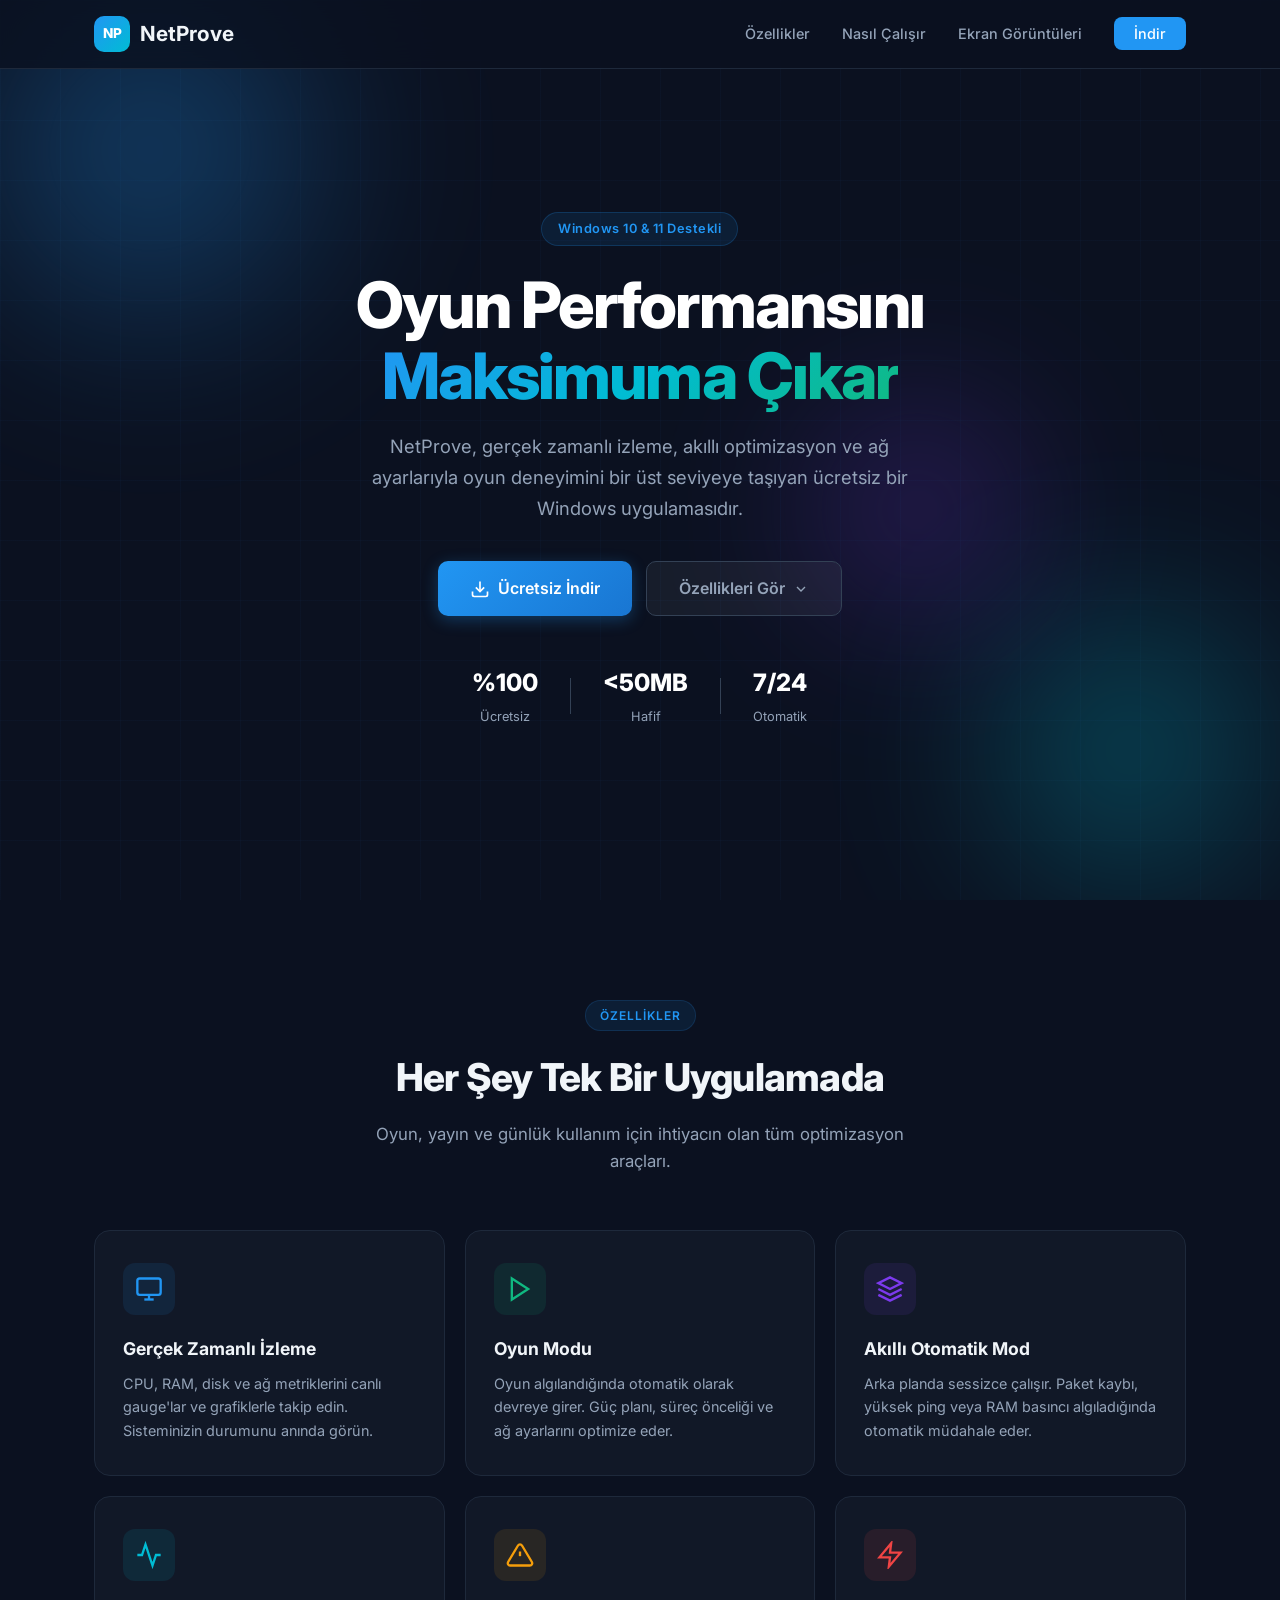
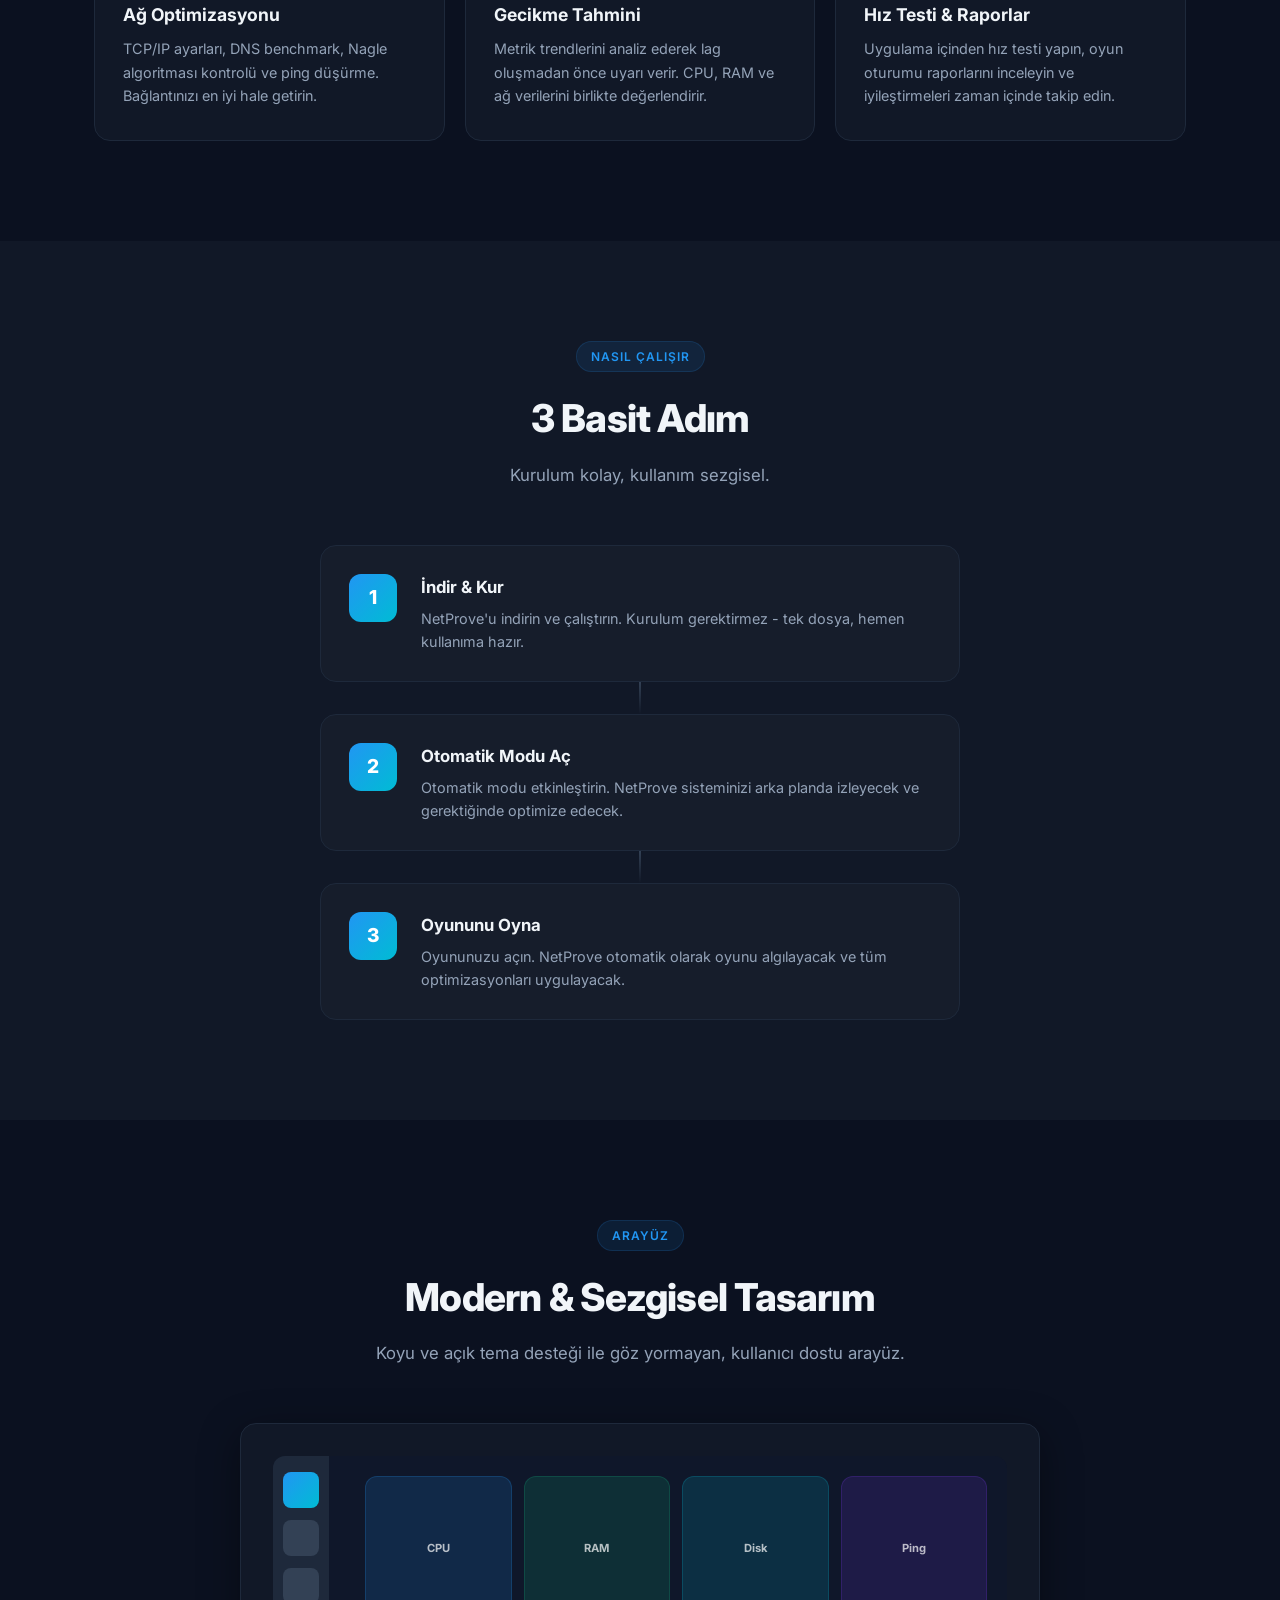
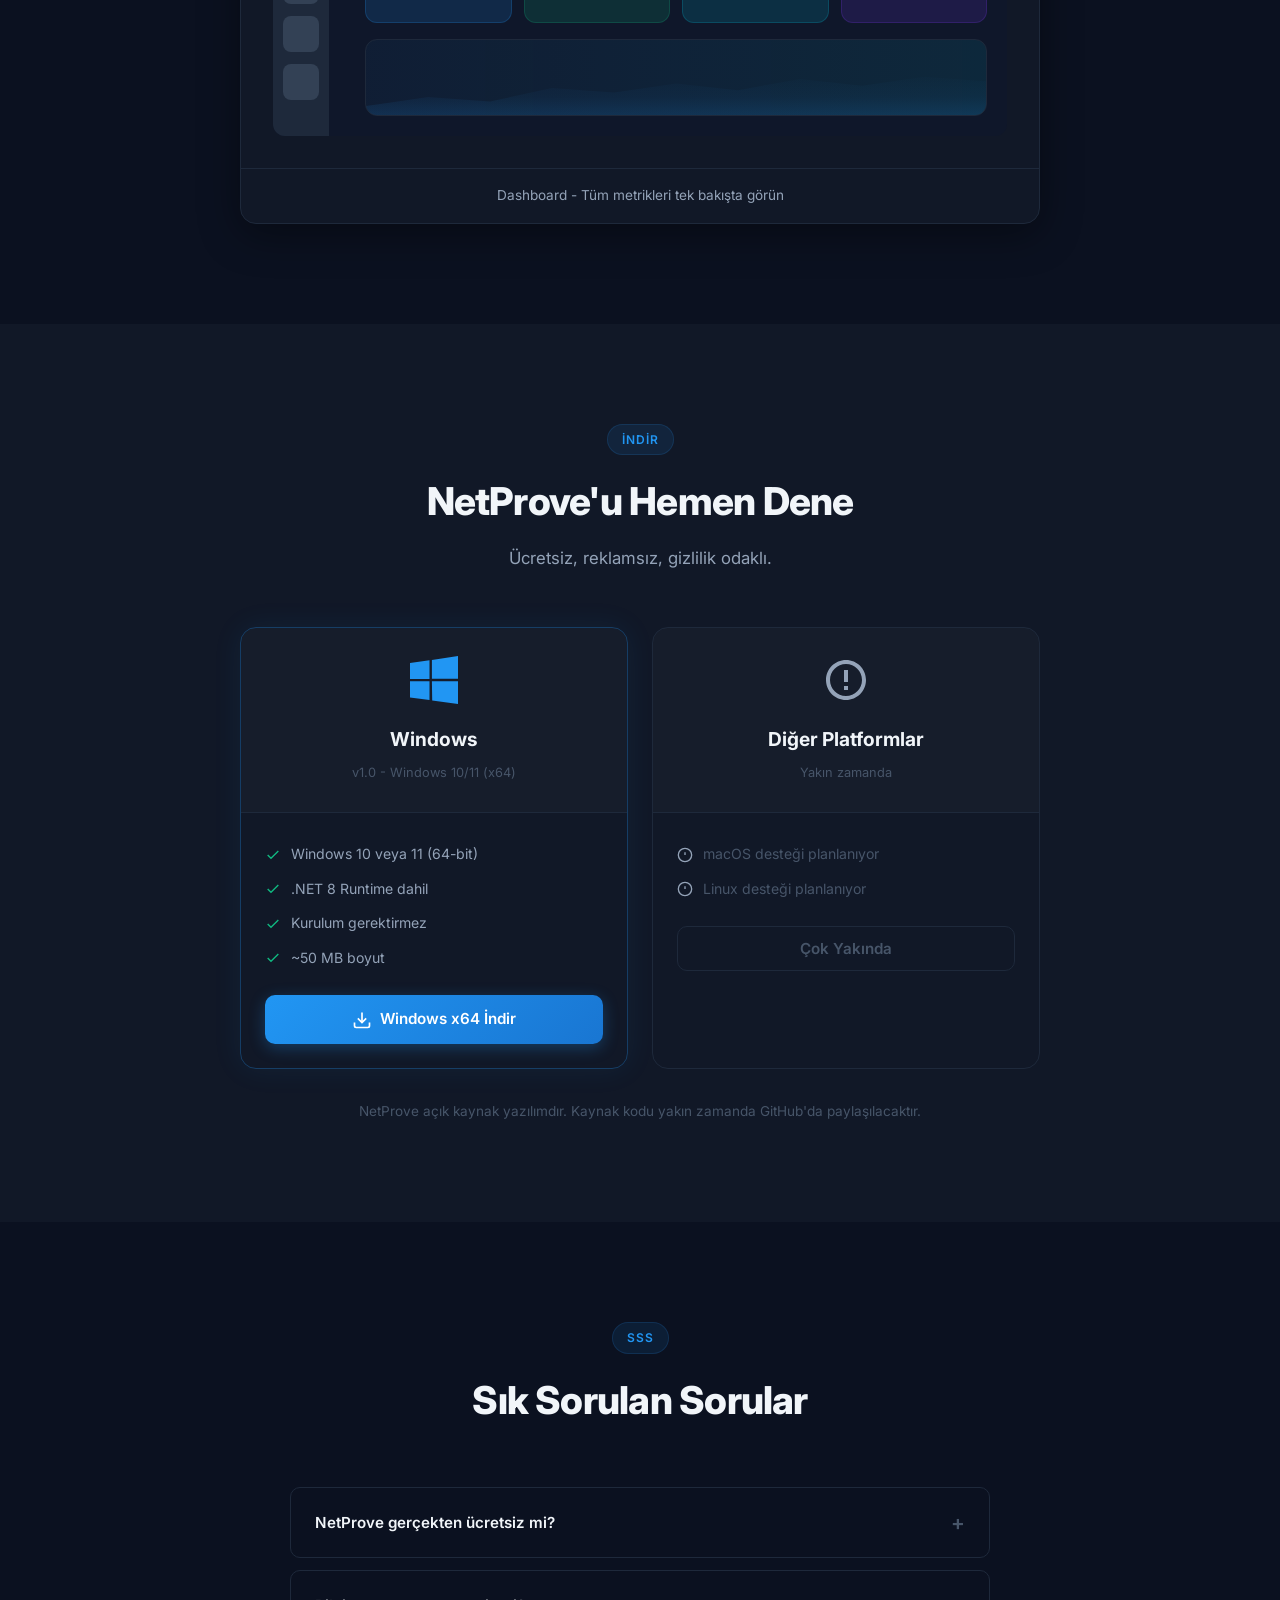
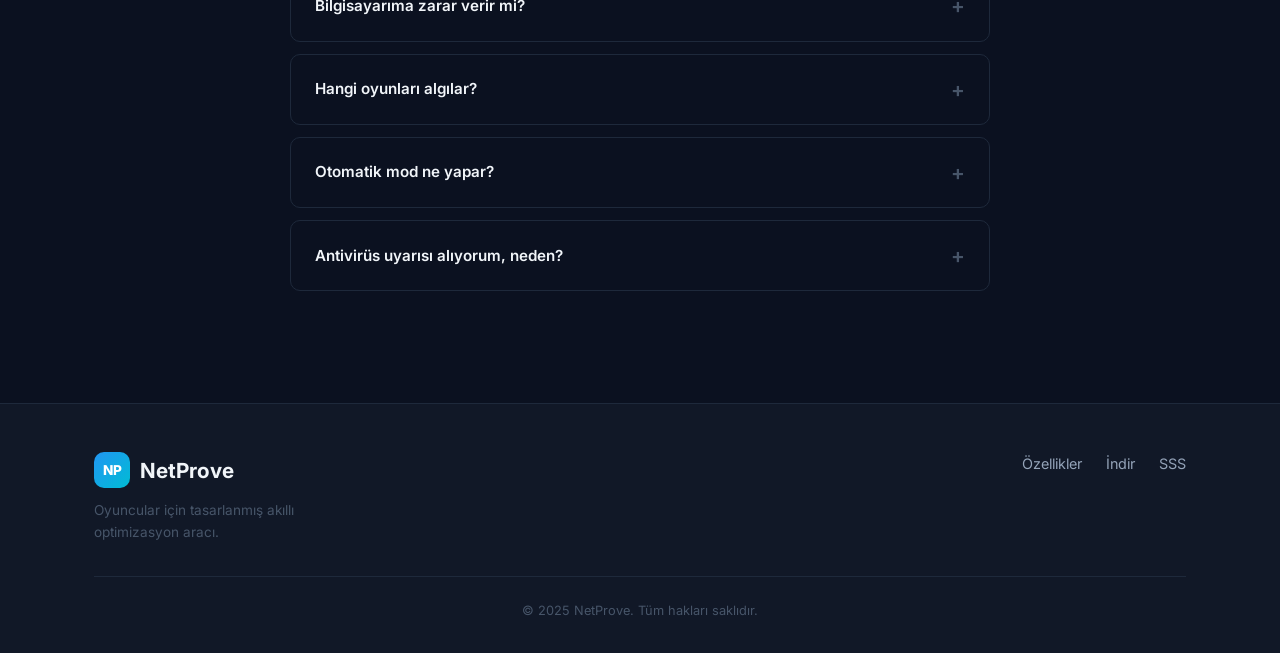
==== index.html @ 59c2d136 "Initial website deploy" ====
<!DOCTYPE html>
<html lang="tr">
<head>
  <meta charset="UTF-8">
  <meta name="viewport" content="width=device-width, initial-scale=1.0">
  <title>NetProve - Gaming &amp; Network Optimizer</title>
  <meta name="description" content="NetProve ile bilgisayar&#305;n&#305; oyun ve yay&#305;n i&#231;in optimize et. Ger&#231;ek zamanl&#305; izleme, ak&#305;ll&#305; otomatik mod, a&#287; ayarlar&#305; ve daha fazlas&#305;.">
  <meta name="keywords" content="Windows optimizer, gaming performance, network optimizer, PC optimization, FPS boost, lag fix, ping reducer">
  <meta property="og:title" content="NetProve - Gaming &amp; Network Optimizer">
  <meta property="og:description" content="Oyun ve yay&#305;n i&#231;in tasarlanm&#305;&#351; ak&#305;ll&#305; Windows optimizasyon arac&#305;. &#220;cretsiz indirin.">
  <meta property="og:type" content="website">
  <meta name="theme-color" content="#2196F3">
  <link rel="preconnect" href="https://fonts.googleapis.com">
  <link rel="preconnect" href="https://fonts.gstatic.com" crossorigin>
  <link href="https://fonts.googleapis.com/css2?family=Inter:wght@400;500;600;700;800;900&display=swap" rel="stylesheet">
  <link rel="stylesheet" href="style.css">
</head>
<body>

  <!-- Navbar -->
  <nav class="navbar" id="navbar">
    <div class="nav-container">
      <a href="#" class="nav-logo">
        <div class="logo-badge">NP</div>
        NetProve
      </a>
      <button class="hamburger" id="hamburger" aria-label="Toggle menu">
        <span></span><span></span><span></span>
      </button>
      <ul class="nav-links" id="nav-links">
        <li><a href="#features">&#214;zellikler</a></li>
        <li><a href="#how-it-works">Nas&#305;l &#199;al&#305;&#351;&#305;r</a></li>
        <li><a href="#screenshots">Ekran G&#246;r&#252;nt&#252;leri</a></li>
        <li><a href="#download" class="nav-cta">&#304;ndir</a></li>
      </ul>
    </div>
  </nav>

  <!-- Hero -->
  <section class="hero" id="hero">
    <div class="hero-bg">
      <div class="hero-orb hero-orb-1"></div>
      <div class="hero-orb hero-orb-2"></div>
      <div class="hero-orb hero-orb-3"></div>
      <div class="hero-grid"></div>
    </div>
    <div class="hero-content">
      <div class="hero-badge fade-in">Windows 10 &amp; 11 Destekli</div>
      <h1 class="hero-title fade-in">
        Oyun Performans&#305;n&#305;<br>
        <span class="gradient-text">Maksimuma &#199;&#305;kar</span>
      </h1>
      <p class="hero-tagline fade-in">
        NetProve, ger&#231;ek zamanl&#305; izleme, ak&#305;ll&#305; optimizasyon ve a&#287; ayarlar&#305;yla
        oyun deneyimini bir &#252;st seviyeye ta&#351;&#305;yan &#252;cretsiz bir Windows uygulamas&#305;d&#305;r.
      </p>
      <div class="hero-actions fade-in">
        <a href="#download" class="btn btn-primary btn-lg">
          <svg width="20" height="20" viewBox="0 0 24 24" fill="none" stroke="currentColor" stroke-width="2"><path d="M21 15v4a2 2 0 0 1-2 2H5a2 2 0 0 1-2-2v-4"/><polyline points="7 10 12 15 17 10"/><line x1="12" y1="15" x2="12" y2="3"/></svg>
          &#220;cretsiz &#304;ndir
        </a>
        <a href="#features" class="btn btn-ghost btn-lg">
          &#214;zellikleri G&#246;r
          <svg width="16" height="16" viewBox="0 0 24 24" fill="none" stroke="currentColor" stroke-width="2"><polyline points="6 9 12 15 18 9"/></svg>
        </a>
      </div>
      <div class="hero-stats fade-in">
        <div class="stat">
          <span class="stat-value">%100</span>
          <span class="stat-label">&#220;cretsiz</span>
        </div>
        <div class="stat-divider"></div>
        <div class="stat">
          <span class="stat-value">&lt;50MB</span>
          <span class="stat-label">Hafif</span>
        </div>
        <div class="stat-divider"></div>
        <div class="stat">
          <span class="stat-value">7/24</span>
          <span class="stat-label">Otomatik</span>
        </div>
      </div>
    </div>
  </section>

  <!-- Features -->
  <section class="features" id="features">
    <div class="container">
      <div class="section-header fade-in">
        <span class="section-badge">&#214;zellikler</span>
        <h2 class="section-title">Her &#350;ey Tek Bir Uygulamada</h2>
        <p class="section-subtitle">Oyun, yay&#305;n ve g&#252;nl&#252;k kullan&#305;m i&#231;in ihtiyac&#305;n olan t&#252;m optimizasyon ara&#231;lar&#305;.</p>
      </div>

      <div class="features-grid">
        <div class="feature-card fade-in">
          <div class="feature-icon-wrapper blue">
            <svg width="28" height="28" viewBox="0 0 24 24" fill="none" stroke="currentColor" stroke-width="2"><rect x="2" y="3" width="20" height="14" rx="2"/><line x1="8" y1="21" x2="16" y2="21"/><line x1="12" y1="17" x2="12" y2="21"/></svg>
          </div>
          <h3>Ger&#231;ek Zamanl&#305; &#304;zleme</h3>
          <p>CPU, RAM, disk ve a&#287; metriklerini canl&#305; gauge'lar ve grafiklerle takip edin. Sisteminizin durumunu an&#305;nda g&#246;r&#252;n.</p>
        </div>

        <div class="feature-card fade-in">
          <div class="feature-icon-wrapper green">
            <svg width="28" height="28" viewBox="0 0 24 24" fill="none" stroke="currentColor" stroke-width="2"><polygon points="5 3 19 12 5 21 5 3"/></svg>
          </div>
          <h3>Oyun Modu</h3>
          <p>Oyun alg&#305;land&#305;&#287;&#305;nda otomatik olarak devreye girer. G&#252;&#231; plan&#305;, s&#252;re&#231; &#246;nceli&#287;i ve a&#287; ayarlar&#305;n&#305; optimize eder.</p>
        </div>

        <div class="feature-card fade-in">
          <div class="feature-icon-wrapper purple">
            <svg width="28" height="28" viewBox="0 0 24 24" fill="none" stroke="currentColor" stroke-width="2"><path d="M12 2L2 7l10 5 10-5-10-5z"/><path d="M2 17l10 5 10-5"/><path d="M2 12l10 5 10-5"/></svg>
          </div>
          <h3>Ak&#305;ll&#305; Otomatik Mod</h3>
          <p>Arka planda sessizce &#231;al&#305;&#351;&#305;r. Paket kayb&#305;, y&#252;ksek ping veya RAM bas&#305;nc&#305; alg&#305;lad&#305;&#287;&#305;nda otomatik m&#252;dahale eder.</p>
        </div>

        <div class="feature-card fade-in">
          <div class="feature-icon-wrapper cyan">
            <svg width="28" height="28" viewBox="0 0 24 24" fill="none" stroke="currentColor" stroke-width="2"><path d="M22 12h-4l-3 9L9 3l-3 9H2"/></svg>
          </div>
          <h3>A&#287; Optimizasyonu</h3>
          <p>TCP/IP ayarlar&#305;, DNS benchmark, Nagle algoritmas&#305; kontrol&#252; ve ping d&#252;&#351;&#252;rme. Ba&#287;lant&#305;n&#305;z&#305; en iyi hale getirin.</p>
        </div>

        <div class="feature-card fade-in">
          <div class="feature-icon-wrapper orange">
            <svg width="28" height="28" viewBox="0 0 24 24" fill="none" stroke="currentColor" stroke-width="2"><path d="M10.29 3.86L1.82 18a2 2 0 0 0 1.71 3h16.94a2 2 0 0 0 1.71-3L13.71 3.86a2 2 0 0 0-3.42 0z"/><line x1="12" y1="9" x2="12" y2="13"/><line x1="12" y1="17" x2="12.01" y2="17"/></svg>
          </div>
          <h3>Gecikme Tahmini</h3>
          <p>Metrik trendlerini analiz ederek lag olu&#351;madan &#246;nce uyar&#305; verir. CPU, RAM ve a&#287; verilerini birlikte de&#287;erlendirir.</p>
        </div>

        <div class="feature-card fade-in">
          <div class="feature-icon-wrapper red">
            <svg width="28" height="28" viewBox="0 0 24 24" fill="none" stroke="currentColor" stroke-width="2"><path d="M13 2L3 14h9l-1 8 10-12h-9l1-8z"/></svg>
          </div>
          <h3>H&#305;z Testi &amp; Raporlar</h3>
          <p>Uygulama i&#231;inden h&#305;z testi yap&#305;n, oyun oturumu raporlar&#305;n&#305; inceleyin ve iyile&#351;tirmeleri zaman i&#231;inde takip edin.</p>
        </div>
      </div>
    </div>
  </section>

  <!-- How It Works -->
  <section class="how-it-works" id="how-it-works">
    <div class="container">
      <div class="section-header fade-in">
        <span class="section-badge">Nas&#305;l &#199;al&#305;&#351;&#305;r</span>
        <h2 class="section-title">3 Basit Ad&#305;m</h2>
        <p class="section-subtitle">Kurulum kolay, kullan&#305;m sezgisel.</p>
      </div>

      <div class="steps">
        <div class="step fade-in">
          <div class="step-number">1</div>
          <div class="step-content">
            <h3>&#304;ndir &amp; Kur</h3>
            <p>NetProve'u indirin ve &#231;al&#305;&#351;t&#305;r&#305;n. Kurulum gerektirmez - tek dosya, hemen kullan&#305;ma haz&#305;r.</p>
          </div>
        </div>
        <div class="step-connector"></div>
        <div class="step fade-in">
          <div class="step-number">2</div>
          <div class="step-content">
            <h3>Otomatik Modu A&#231;</h3>
            <p>Otomatik modu etkinle&#351;tirin. NetProve sisteminizi arka planda izleyecek ve gerekti&#287;inde optimize edecek.</p>
          </div>
        </div>
        <div class="step-connector"></div>
        <div class="step fade-in">
          <div class="step-number">3</div>
          <div class="step-content">
            <h3>Oyununu Oyna</h3>
            <p>Oyununuzu a&#231;&#305;n. NetProve otomatik olarak oyunu alg&#305;layacak ve t&#252;m optimizasyonlar&#305; uygulayacak.</p>
          </div>
        </div>
      </div>
    </div>
  </section>

  <!-- Screenshots -->
  <section class="screenshots" id="screenshots">
    <div class="container">
      <div class="section-header fade-in">
        <span class="section-badge">Aray&#252;z</span>
        <h2 class="section-title">Modern &amp; Sezgisel Tasar&#305;m</h2>
        <p class="section-subtitle">Koyu ve a&#231;&#305;k tema deste&#287;i ile g&#246;z yormayan, kullan&#305;c&#305; dostu aray&#252;z.</p>
      </div>
      <div class="screenshot-showcase fade-in">
        <div class="screenshot-card">
          <div class="screenshot-placeholder">
            <div class="mock-dashboard">
              <div class="mock-sidebar">
                <div class="mock-nav-item active"></div>
                <div class="mock-nav-item"></div>
                <div class="mock-nav-item"></div>
                <div class="mock-nav-item"></div>
                <div class="mock-nav-item"></div>
              </div>
              <div class="mock-content">
                <div class="mock-gauges">
                  <div class="mock-gauge blue"><span>CPU</span></div>
                  <div class="mock-gauge green"><span>RAM</span></div>
                  <div class="mock-gauge cyan"><span>Disk</span></div>
                  <div class="mock-gauge purple"><span>Ping</span></div>
                </div>
                <div class="mock-chart"></div>
              </div>
            </div>
          </div>
          <p class="screenshot-caption">Dashboard - T&#252;m metrikleri tek bak&#305;&#351;ta g&#246;r&#252;n</p>
        </div>
      </div>
    </div>
  </section>

  <!-- Download -->
  <section class="download" id="download">
    <div class="container">
      <div class="section-header fade-in">
        <span class="section-badge">&#304;ndir</span>
        <h2 class="section-title">NetProve'u Hemen Dene</h2>
        <p class="section-subtitle">&#220;cretsiz, reklams&#305;z, gizlilik odakl&#305;.</p>
      </div>

      <div class="download-cards fade-in">
        <!-- Windows Download -->
        <div class="download-card primary">
          <div class="download-card-header">
            <svg width="48" height="48" viewBox="0 0 24 24" fill="currentColor"><path d="M0 3.449L9.75 2.1v9.451H0m10.949-9.602L24 0v11.4H10.949M0 12.6h9.75v9.451L0 20.699M10.949 12.6H24V24l-12.9-1.801"/></svg>
            <h3>Windows</h3>
            <span class="download-version">v1.0 - Windows 10/11 (x64)</span>
          </div>
          <div class="download-card-body">
            <ul class="download-specs">
              <li>
                <svg width="16" height="16" viewBox="0 0 24 24" fill="none" stroke="#10B981" stroke-width="2"><polyline points="20 6 9 17 4 12"/></svg>
                Windows 10 veya 11 (64-bit)
              </li>
              <li>
                <svg width="16" height="16" viewBox="0 0 24 24" fill="none" stroke="#10B981" stroke-width="2"><polyline points="20 6 9 17 4 12"/></svg>
                .NET 8 Runtime dahil
              </li>
              <li>
                <svg width="16" height="16" viewBox="0 0 24 24" fill="none" stroke="#10B981" stroke-width="2"><polyline points="20 6 9 17 4 12"/></svg>
                Kurulum gerektirmez
              </li>
              <li>
                <svg width="16" height="16" viewBox="0 0 24 24" fill="none" stroke="#10B981" stroke-width="2"><polyline points="20 6 9 17 4 12"/></svg>
                ~50 MB boyut
              </li>
            </ul>
            <a href="https://github.com/NetProveHQ/NetProve/releases/latest/download/NetProve-win-x64.zip" class="btn btn-primary btn-block">
              <svg width="20" height="20" viewBox="0 0 24 24" fill="none" stroke="currentColor" stroke-width="2"><path d="M21 15v4a2 2 0 0 1-2 2H5a2 2 0 0 1-2-2v-4"/><polyline points="7 10 12 15 17 10"/><line x1="12" y1="15" x2="12" y2="3"/></svg>
              Windows x64 &#304;ndir
            </a>
          </div>
        </div>

        <!-- Other platforms -->
        <div class="download-card secondary">
          <div class="download-card-header">
            <svg width="48" height="48" viewBox="0 0 24 24" fill="currentColor"><path d="M12 2C6.477 2 2 6.477 2 12s4.477 10 10 10 10-4.477 10-10S17.523 2 12 2zm0 18c-4.418 0-8-3.582-8-8s3.582-8 8-8 8 3.582 8 8-3.582 8-8 8zm-1-13h2v6h-2zm0 8h2v2h-2z"/></svg>
            <h3>Di&#287;er Platformlar</h3>
            <span class="download-version">Yak&#305;n zamanda</span>
          </div>
          <div class="download-card-body">
            <ul class="download-specs muted">
              <li>
                <svg width="16" height="16" viewBox="0 0 24 24" fill="none" stroke="#94A3B8" stroke-width="2"><circle cx="12" cy="12" r="10"/><line x1="12" y1="8" x2="12" y2="12"/><line x1="12" y1="16" x2="12.01" y2="16"/></svg>
                macOS deste&#287;i planlan&#305;yor
              </li>
              <li>
                <svg width="16" height="16" viewBox="0 0 24 24" fill="none" stroke="#94A3B8" stroke-width="2"><circle cx="12" cy="12" r="10"/><line x1="12" y1="8" x2="12" y2="12"/><line x1="12" y1="16" x2="12.01" y2="16"/></svg>
                Linux deste&#287;i planlan&#305;yor
              </li>
            </ul>
            <button class="btn btn-secondary btn-block" disabled>
              &#199;ok Yak&#305;nda
            </button>
          </div>
        </div>
      </div>

      <div class="download-note fade-in">
        <p>NetProve a&#231;&#305;k kaynak yaz&#305;l&#305;md&#305;r. Kaynak kodu yak&#305;n zamanda GitHub'da payla&#351;&#305;lacakt&#305;r.</p>
      </div>
    </div>
  </section>

  <!-- FAQ -->
  <section class="faq" id="faq">
    <div class="container">
      <div class="section-header fade-in">
        <span class="section-badge">SSS</span>
        <h2 class="section-title">S&#305;k Sorulan Sorular</h2>
      </div>

      <div class="faq-list">
        <details class="faq-item fade-in">
          <summary>NetProve ger&#231;ekten &#252;cretsiz mi?</summary>
          <p>Evet, NetProve tamamen &#252;cretsizdir. Reklam i&#231;ermez, gizli &#252;cret yoktur.</p>
        </details>
        <details class="faq-item fade-in">
          <summary>Bilgisayar&#305;ma zarar verir mi?</summary>
          <p>Hay&#305;r. NetProve yaln&#305;zca Windows'un kendi API'lerini kullan&#305;r. Yapt&#305;&#287;&#305; t&#252;m de&#287;i&#351;iklikler (TCP ayarlar&#305;, g&#252;&#231; plan&#305; vs.) geri al&#305;nabilir.</p>
        </details>
        <details class="faq-item fade-in">
          <summary>Hangi oyunlar&#305; alg&#305;lar?</summary>
          <p>Valorant, CS2, Fortnite, League of Legends, Apex Legends, GTA V, Minecraft ve 100'den fazla pop&#252;ler oyunu otomatik alg&#305;lar.</p>
        </details>
        <details class="faq-item fade-in">
          <summary>Otomatik mod ne yapar?</summary>
          <p>Sisteminizi arka planda izler. Oyun alg&#305;lad&#305;&#287;&#305;nda g&#252;&#231; plan&#305;n&#305; de&#287;i&#351;tirir, Nagle'&#305; kapat&#305;r, RAM temizler, arka plan s&#252;re&#231;lerini k&#305;s&#305;tlar. Oyun bitti&#287;inde her &#351;eyi eski haline getirir.</p>
        </details>
        <details class="faq-item fade-in">
          <summary>Antivir&#252;s uyar&#305;s&#305; al&#305;yorum, neden?</summary>
          <p>NetProve a&#287; ve sistem ayarlar&#305;n&#305; de&#287;i&#351;tirdi&#287;i i&#231;in baz&#305; antivir&#252;sler uyar&#305; verebilir. Bu bir false positive'dir. Uygulamay&#305; g&#252;venilir olarak i&#351;aretleyebilirsiniz.</p>
        </details>
      </div>
    </div>
  </section>

  <!-- Footer -->
  <footer class="footer">
    <div class="container">
      <div class="footer-content">
        <div class="footer-brand">
          <div class="nav-logo">
            <div class="logo-badge">NP</div>
            NetProve
          </div>
          <p>Oyuncular i&#231;in tasarlanm&#305;&#351; ak&#305;ll&#305; optimizasyon arac&#305;.</p>
        </div>
        <div class="footer-links">
          <a href="#features">&#214;zellikler</a>
          <a href="#download">&#304;ndir</a>
          <a href="#faq">SSS</a>
        </div>
      </div>
      <div class="footer-bottom">
        <p>&copy; 2025 NetProve. T&#252;m haklar&#305; sakl&#305;d&#305;r.</p>
      </div>
    </div>
  </footer>

  <script src="script.js"></script>
</body>
</html>
---- style.css ----
/* ===== Custom Properties ===== */
:root {
  --accent: #2196F3;
  --accent-dark: #1976D2;
  --accent-light: #BBDEFB;
  --cyan: #00BCD4;
  --green: #10B981;
  --purple: #7C3AED;
  --orange: #F59E0B;
  --red: #EF4444;
  --bg: #0B1120;
  --bg-card: #111827;
  --bg-card-hover: #1A2332;
  --text: #F1F5F9;
  --text-sub: #94A3B8;
  --text-muted: #475569;
  --border: #1E293B;
  --border-light: #334155;
  --shadow: 0 1px 3px rgba(0,0,0,0.3);
  --shadow-lg: 0 10px 40px rgba(0,0,0,0.4);
  --shadow-glow: 0 0 30px rgba(33,150,243,0.15);
  --radius: 16px;
  --radius-sm: 10px;
  --font: 'Inter', -apple-system, BlinkMacSystemFont, "Segoe UI", Roboto, sans-serif;
}

/* ===== Reset & Base ===== */
*, *::before, *::after { margin:0; padding:0; box-sizing:border-box; }
html { scroll-behavior: smooth; }
body {
  font-family: var(--font);
  color: var(--text);
  background: var(--bg);
  line-height: 1.6;
  -webkit-font-smoothing: antialiased;
}
a { text-decoration: none; color: inherit; }
ul { list-style: none; }
.container { max-width: 1140px; margin: 0 auto; padding: 0 24px; }

/* ===== Navbar ===== */
.navbar {
  position: fixed; top:0; left:0; right:0; z-index:1000;
  background: rgba(11,17,32,0.8);
  backdrop-filter: blur(20px);
  border-bottom: 1px solid var(--border);
  transition: box-shadow 0.3s, background 0.3s;
}
.navbar.scrolled {
  background: rgba(11,17,32,0.95);
  box-shadow: 0 4px 20px rgba(0,0,0,0.3);
}
.nav-container {
  max-width: 1140px; margin: 0 auto; padding: 0 24px;
  display: flex; align-items: center; justify-content: space-between; height: 68px;
}
.nav-logo {
  font-size: 1.3rem; font-weight: 700; color: var(--text);
  display: flex; align-items: center; gap: 10px;
}
.logo-badge {
  width: 36px; height: 36px; border-radius: 10px;
  background: linear-gradient(135deg, #2196F3, #00BCD4);
  display: flex; align-items: center; justify-content: center;
  font-size: 0.85rem; font-weight: 800; color: #fff;
  letter-spacing: -0.5px;
}
.nav-links { display: flex; align-items: center; gap: 32px; }
.nav-links a {
  font-size: 0.9rem; font-weight: 500; color: var(--text-sub);
  transition: color 0.2s;
}
.nav-links a:hover { color: var(--text); }
.nav-cta {
  background: var(--accent) !important; color: #fff !important;
  padding: 8px 20px; border-radius: 8px;
  transition: background 0.2s, transform 0.2s !important;
}
.nav-cta:hover { background: var(--accent-dark) !important; transform: translateY(-1px); }

/* Hamburger */
.hamburger {
  display: none; flex-direction: column; gap: 5px;
  background: none; border: none; cursor: pointer; padding: 4px;
}
.hamburger span {
  display: block; width: 22px; height: 2px;
  background: var(--text); border-radius: 2px;
  transition: transform 0.3s, opacity 0.3s;
}
.hamburger.active span:nth-child(1) { transform: translateY(7px) rotate(45deg); }
.hamburger.active span:nth-child(2) { opacity: 0; }
.hamburger.active span:nth-child(3) { transform: translateY(-7px) rotate(-45deg); }

/* ===== Hero ===== */
.hero {
  position: relative; min-height: 100vh;
  display: flex; align-items: center; justify-content: center;
  text-align: center; overflow: hidden;
  padding: 120px 24px 80px;
  background: var(--bg);
}
.hero-bg {
  position: absolute; inset: 0; overflow: hidden;
}
.hero-orb {
  position: absolute; border-radius: 50%;
  filter: blur(80px); opacity: 0.4;
}
.hero-orb-1 {
  width: 500px; height: 500px; top: -100px; left: -100px;
  background: radial-gradient(circle, #2196F3 0%, transparent 70%);
  animation: float1 8s ease-in-out infinite;
}
.hero-orb-2 {
  width: 400px; height: 400px; bottom: -50px; right: -50px;
  background: radial-gradient(circle, #00BCD4 0%, transparent 70%);
  animation: float2 10s ease-in-out infinite;
}
.hero-orb-3 {
  width: 300px; height: 300px; top: 40%; left: 60%;
  background: radial-gradient(circle, #7C3AED 0%, transparent 70%);
  animation: float3 12s ease-in-out infinite;
}
.hero-grid {
  position: absolute; inset: 0;
  background-image:
    linear-gradient(rgba(33,150,243,0.03) 1px, transparent 1px),
    linear-gradient(90deg, rgba(33,150,243,0.03) 1px, transparent 1px);
  background-size: 60px 60px;
}
@keyframes float1 { 0%,100% { transform: translate(0,0); } 50% { transform: translate(30px,40px); } }
@keyframes float2 { 0%,100% { transform: translate(0,0); } 50% { transform: translate(-20px,-30px); } }
@keyframes float3 { 0%,100% { transform: translate(0,0); } 50% { transform: translate(-40px,20px); } }

.hero-content { position: relative; z-index: 2; max-width: 720px; }
.hero-badge {
  display: inline-block; padding: 6px 16px;
  background: rgba(33,150,243,0.1); border: 1px solid rgba(33,150,243,0.2);
  border-radius: 50px; font-size: 0.8rem; font-weight: 600;
  color: var(--accent); margin-bottom: 24px;
  letter-spacing: 0.5px;
}
.hero-title {
  font-size: clamp(2.5rem, 6vw, 4rem); font-weight: 800;
  color: #fff; letter-spacing: -0.03em;
  line-height: 1.1; margin-bottom: 20px;
}
.gradient-text {
  background: linear-gradient(135deg, #2196F3, #00BCD4, #10B981);
  -webkit-background-clip: text; -webkit-text-fill-color: transparent;
  background-clip: text;
}
.hero-tagline {
  font-size: clamp(1rem, 2vw, 1.15rem); color: var(--text-sub);
  max-width: 540px; margin: 0 auto 36px; line-height: 1.7;
}
.hero-actions { display: flex; gap: 14px; justify-content: center; flex-wrap: wrap; margin-bottom: 48px; }
.hero-stats {
  display: flex; align-items: center; justify-content: center;
  gap: 32px; flex-wrap: wrap;
}
.stat { text-align: center; }
.stat-value { display: block; font-size: 1.5rem; font-weight: 800; color: #fff; }
.stat-label { font-size: 0.8rem; color: var(--text-sub); }
.stat-divider { width: 1px; height: 36px; background: var(--border-light); }

/* ===== Buttons ===== */
.btn {
  display: inline-flex; align-items: center; gap: 8px;
  padding: 12px 28px; font-size: 0.95rem; font-weight: 600;
  border-radius: 10px; border: none; cursor: pointer;
  transition: transform 0.2s, box-shadow 0.2s, background 0.2s;
  font-family: var(--font); text-decoration: none;
}
.btn:hover { transform: translateY(-2px); }
.btn-lg { padding: 14px 32px; font-size: 1rem; }
.btn-primary {
  background: linear-gradient(135deg, #2196F3, #1976D2);
  color: #fff; box-shadow: 0 4px 16px rgba(33,150,243,0.3);
}
.btn-primary:hover { box-shadow: 0 6px 24px rgba(33,150,243,0.4); }
.btn-ghost {
  background: rgba(255,255,255,0.05); color: var(--text-sub);
  border: 1px solid var(--border-light);
}
.btn-ghost:hover { background: rgba(255,255,255,0.1); color: #fff; }
.btn-secondary {
  background: var(--bg-card); color: var(--text-muted);
  border: 1px solid var(--border);
}
.btn-block { display: flex; width: 100%; justify-content: center; }

/* ===== Section ===== */
.section-header { text-align: center; margin-bottom: 56px; }
.section-badge {
  display: inline-block; padding: 5px 14px;
  background: rgba(33,150,243,0.1); border: 1px solid rgba(33,150,243,0.15);
  border-radius: 50px; font-size: 0.75rem; font-weight: 600;
  color: var(--accent); text-transform: uppercase; letter-spacing: 1px;
  margin-bottom: 16px;
}
.section-title {
  font-size: clamp(1.8rem, 4vw, 2.4rem); font-weight: 800;
  letter-spacing: -0.02em; margin-bottom: 12px;
}
.section-subtitle { color: var(--text-sub); font-size: 1.05rem; max-width: 560px; margin: 0 auto; }

/* ===== Features ===== */
.features { padding: 100px 0; background: var(--bg); }
.features-grid { display: grid; grid-template-columns: repeat(3, 1fr); gap: 20px; }
.feature-card {
  background: var(--bg-card); border: 1px solid var(--border);
  border-radius: var(--radius); padding: 32px 28px;
  transition: transform 0.3s, box-shadow 0.3s, border-color 0.3s;
}
.feature-card:hover {
  transform: translateY(-4px);
  box-shadow: var(--shadow-glow);
  border-color: rgba(33,150,243,0.2);
}
.feature-icon-wrapper {
  width: 52px; height: 52px; border-radius: 12px;
  display: flex; align-items: center; justify-content: center;
  margin-bottom: 20px;
}
.feature-icon-wrapper.blue { background: rgba(33,150,243,0.1); color: #2196F3; }
.feature-icon-wrapper.green { background: rgba(16,185,129,0.1); color: #10B981; }
.feature-icon-wrapper.purple { background: rgba(124,58,237,0.1); color: #7C3AED; }
.feature-icon-wrapper.cyan { background: rgba(0,188,212,0.1); color: #00BCD4; }
.feature-icon-wrapper.orange { background: rgba(245,158,11,0.1); color: #F59E0B; }
.feature-icon-wrapper.red { background: rgba(239,68,68,0.1); color: #EF4444; }
.feature-card h3 { font-size: 1.1rem; font-weight: 700; margin-bottom: 8px; }
.feature-card p { color: var(--text-sub); font-size: 0.9rem; line-height: 1.65; }

/* ===== How It Works ===== */
.how-it-works { padding: 100px 0; background: var(--bg-card); }
.steps { max-width: 640px; margin: 0 auto; }
.step {
  display: flex; gap: 24px; align-items: flex-start;
  padding: 28px; border-radius: var(--radius);
  background: rgba(255,255,255,0.02); border: 1px solid var(--border);
  transition: border-color 0.3s;
}
.step:hover { border-color: rgba(33,150,243,0.3); }
.step-number {
  flex-shrink: 0; width: 48px; height: 48px; border-radius: 12px;
  background: linear-gradient(135deg, #2196F3, #00BCD4);
  display: flex; align-items: center; justify-content: center;
  font-size: 1.2rem; font-weight: 800; color: #fff;
}
.step-content h3 { font-size: 1.05rem; font-weight: 700; margin-bottom: 6px; }
.step-content p { color: var(--text-sub); font-size: 0.9rem; }
.step-connector {
  width: 2px; height: 32px; margin: 0 auto;
  background: linear-gradient(to bottom, var(--border-light), transparent);
}

/* ===== Screenshots ===== */
.screenshots { padding: 100px 0; background: var(--bg); }
.screenshot-showcase { max-width: 800px; margin: 0 auto; }
.screenshot-card {
  background: var(--bg-card); border: 1px solid var(--border);
  border-radius: var(--radius); overflow: hidden;
  box-shadow: var(--shadow-lg);
}
.screenshot-placeholder { padding: 32px; }
.mock-dashboard {
  display: flex; gap: 16px; height: 280px;
  background: #0F172A; border-radius: 12px; overflow: hidden;
}
.mock-sidebar {
  width: 56px; background: #1E293B; padding: 16px 8px;
  display: flex; flex-direction: column; gap: 12px; align-items: center;
}
.mock-nav-item {
  width: 36px; height: 36px; border-radius: 8px;
  background: #334155; transition: background 0.3s;
}
.mock-nav-item.active { background: linear-gradient(135deg, #2196F3, #00BCD4); }
.mock-content { flex: 1; padding: 20px; display: flex; flex-direction: column; gap: 16px; }
.mock-gauges { display: flex; gap: 12px; }
.mock-gauge {
  flex: 1; aspect-ratio: 1; border-radius: 12px;
  display: flex; align-items: center; justify-content: center;
  font-size: 0.7rem; font-weight: 700; color: rgba(255,255,255,0.7);
}
.mock-gauge.blue { background: rgba(33,150,243,0.15); border: 1px solid rgba(33,150,243,0.2); }
.mock-gauge.green { background: rgba(16,185,129,0.15); border: 1px solid rgba(16,185,129,0.2); }
.mock-gauge.cyan { background: rgba(0,188,212,0.15); border: 1px solid rgba(0,188,212,0.2); }
.mock-gauge.purple { background: rgba(124,58,237,0.15); border: 1px solid rgba(124,58,237,0.2); }
.mock-chart {
  flex: 1; border-radius: 12px;
  background: linear-gradient(to right, rgba(33,150,243,0.05), rgba(0,188,212,0.1));
  border: 1px solid var(--border);
  position: relative; overflow: hidden;
}
.mock-chart::after {
  content: '';
  position: absolute; bottom: 0; left: 0; right: 0; height: 60%;
  background: linear-gradient(to top,
    rgba(33,150,243,0.15) 0%,
    rgba(33,150,243,0.05) 40%,
    transparent 100%
  );
  clip-path: polygon(0 80%, 10% 60%, 20% 70%, 30% 40%, 40% 50%, 50% 30%, 60% 45%, 70% 20%, 80% 35%, 90% 15%, 100% 25%, 100% 100%, 0 100%);
}
.screenshot-caption {
  padding: 16px 24px; text-align: center;
  font-size: 0.85rem; color: var(--text-sub);
  border-top: 1px solid var(--border);
}

/* ===== Download ===== */
.download { padding: 100px 0; background: var(--bg-card); }
.download-cards {
  display: grid; grid-template-columns: 1fr 1fr;
  gap: 24px; max-width: 800px; margin: 0 auto;
}
.download-card {
  border-radius: var(--radius); overflow: hidden;
  border: 1px solid var(--border);
  transition: border-color 0.3s, box-shadow 0.3s;
}
.download-card.primary {
  border-color: rgba(33,150,243,0.3);
  box-shadow: 0 0 30px rgba(33,150,243,0.08);
}
.download-card.primary:hover {
  border-color: rgba(33,150,243,0.5);
  box-shadow: 0 0 40px rgba(33,150,243,0.15);
}
.download-card-header {
  padding: 28px 24px; text-align: center;
  background: rgba(255,255,255,0.02);
  border-bottom: 1px solid var(--border);
}
.download-card-header svg { margin-bottom: 12px; color: var(--text-sub); }
.download-card.primary .download-card-header svg { color: var(--accent); }
.download-card-header h3 { font-size: 1.2rem; font-weight: 700; margin-bottom: 4px; }
.download-version { font-size: 0.8rem; color: var(--text-muted); }
.download-card-body { padding: 24px; }
.download-specs { margin-bottom: 20px; }
.download-specs li {
  display: flex; align-items: center; gap: 10px;
  font-size: 0.88rem; color: var(--text-sub);
  padding: 6px 0;
}
.download-specs.muted li { color: var(--text-muted); }
.download-note {
  text-align: center; margin-top: 32px;
  font-size: 0.85rem; color: var(--text-muted);
}

/* ===== FAQ ===== */
.faq { padding: 100px 0; background: var(--bg); }
.faq-list { max-width: 700px; margin: 0 auto; }
.faq-item {
  border: 1px solid var(--border); border-radius: var(--radius-sm);
  margin-bottom: 12px; overflow: hidden;
  transition: border-color 0.3s;
}
.faq-item:hover { border-color: var(--border-light); }
.faq-item[open] { border-color: rgba(33,150,243,0.2); }
.faq-item summary {
  padding: 18px 24px; font-weight: 600; font-size: 0.95rem;
  cursor: pointer; list-style: none;
  display: flex; align-items: center; justify-content: space-between;
  transition: background 0.2s;
}
.faq-item summary:hover { background: rgba(255,255,255,0.02); }
.faq-item summary::-webkit-details-marker { display: none; }
.faq-item summary::after {
  content: '+'; font-size: 1.3rem; color: var(--text-muted);
  transition: transform 0.3s;
}
.faq-item[open] summary::after { content: '-'; }
.faq-item p {
  padding: 0 24px 18px; color: var(--text-sub);
  font-size: 0.9rem; line-height: 1.7;
}

/* ===== Footer ===== */
.footer {
  padding: 48px 0 32px;
  background: var(--bg-card);
  border-top: 1px solid var(--border);
}
.footer-content {
  display: flex; align-items: flex-start; justify-content: space-between;
  flex-wrap: wrap; gap: 32px; margin-bottom: 32px;
}
.footer-brand p { color: var(--text-muted); font-size: 0.85rem; margin-top: 12px; max-width: 280px; }
.footer-links { display: flex; gap: 24px; }
.footer-links a { font-size: 0.9rem; color: var(--text-sub); transition: color 0.2s; }
.footer-links a:hover { color: var(--text); }
.footer-bottom {
  border-top: 1px solid var(--border); padding-top: 24px;
  text-align: center;
}
.footer-bottom p { font-size: 0.8rem; color: var(--text-muted); }

/* ===== Animations ===== */
.fade-in {
  opacity: 0; transform: translateY(24px);
  transition: opacity 0.7s ease-out, transform 0.7s ease-out;
}
.fade-in.visible { opacity: 1; transform: translateY(0); }

/* ===== Responsive ===== */
@media (max-width: 1024px) {
  .features-grid { grid-template-columns: repeat(2, 1fr); }
}

@media (max-width: 768px) {
  .hamburger { display: flex; }
  .nav-links {
    position: fixed; top: 68px; left: 0; right: 0;
    background: rgba(11,17,32,0.97);
    backdrop-filter: blur(20px);
    flex-direction: column; gap: 0;
    padding: 8px 0; border-bottom: 1px solid var(--border);
    transform: translateY(-120%); opacity: 0;
    pointer-events: none; transition: transform 0.3s, opacity 0.3s;
  }
  .nav-links.open { transform: translateY(0); opacity: 1; pointer-events: all; }
  .nav-links li { width: 100%; }
  .nav-links a { display: block; padding: 14px 24px; }
  .nav-cta { margin: 8px 24px !important; text-align: center; }
  .features-grid { grid-template-columns: 1fr; }
  .download-cards { grid-template-columns: 1fr; }
  .hero { min-height: 90vh; padding: 100px 20px 60px; }
  .hero-stats { gap: 20px; }
  .hero-actions { flex-direction: column; align-items: center; }
  .footer-content { flex-direction: column; align-items: center; text-align: center; }
  .footer-brand p { margin: 12px auto 0; }
}
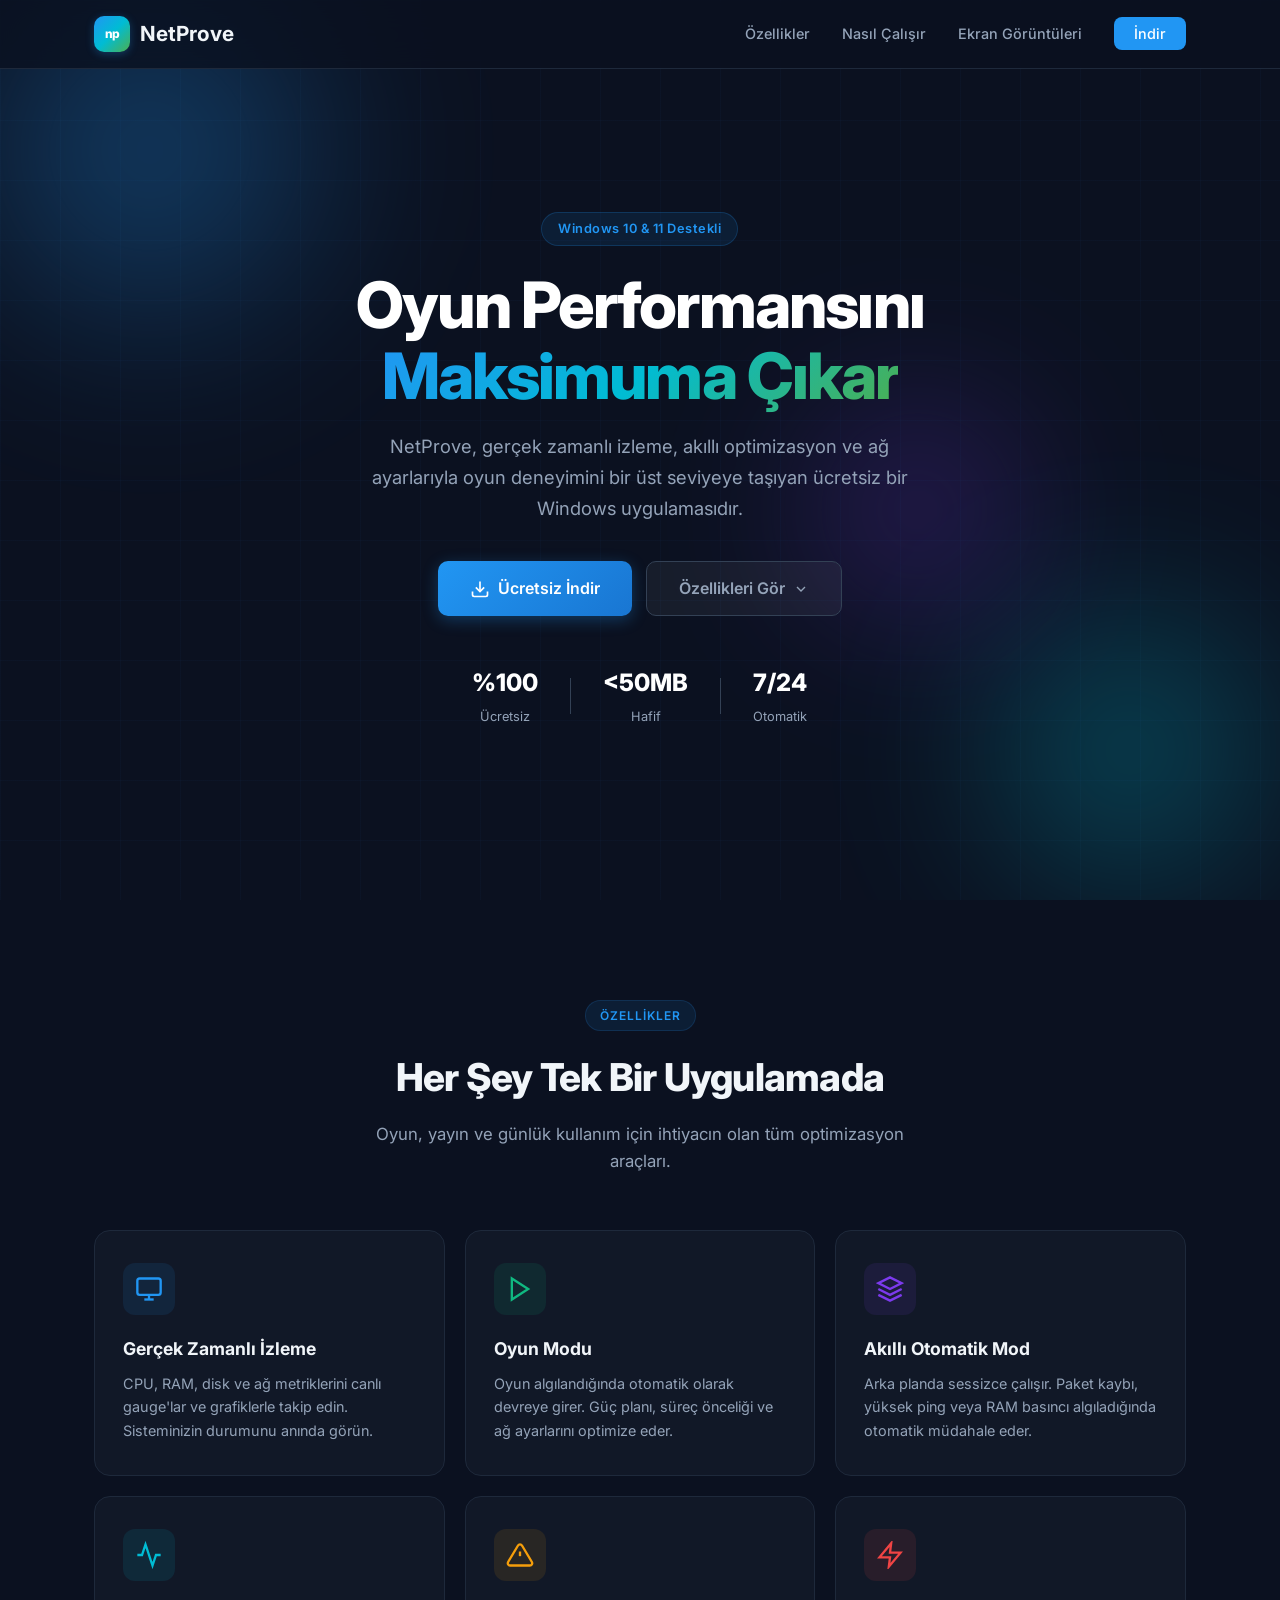
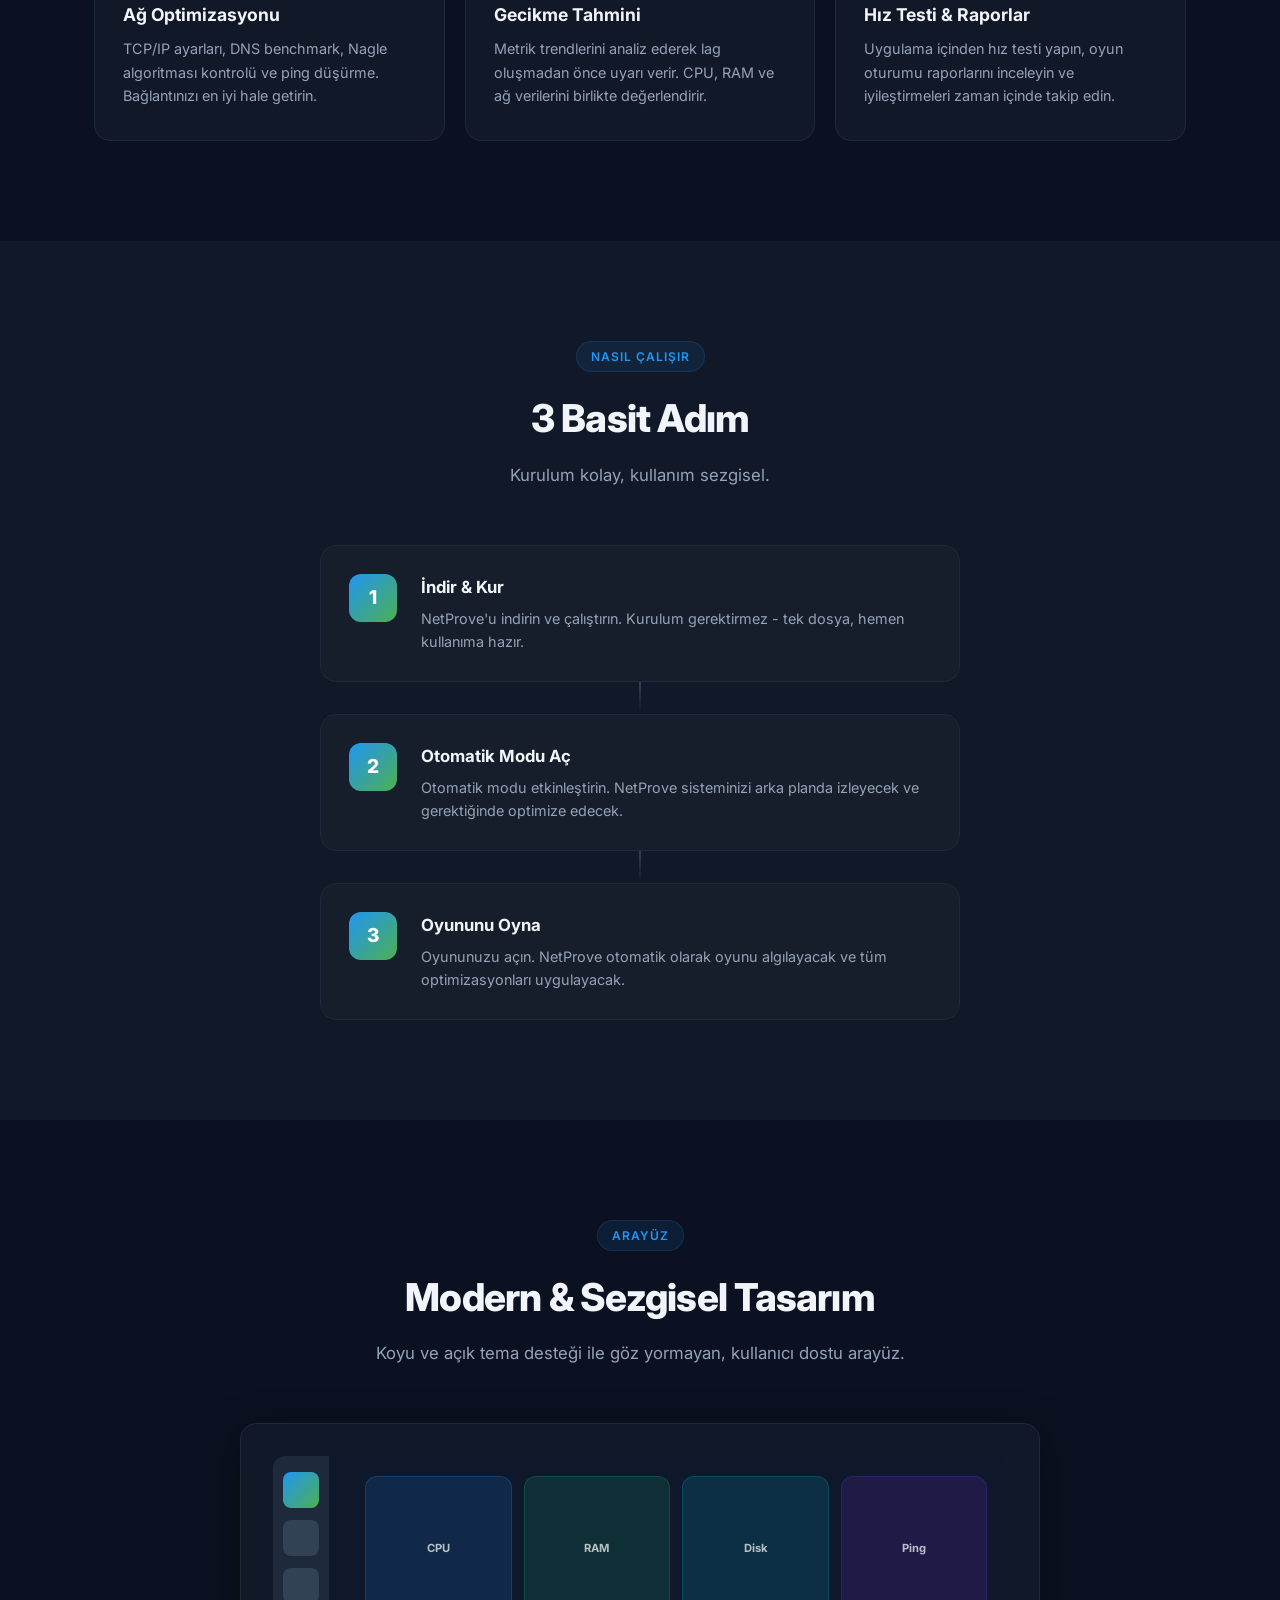
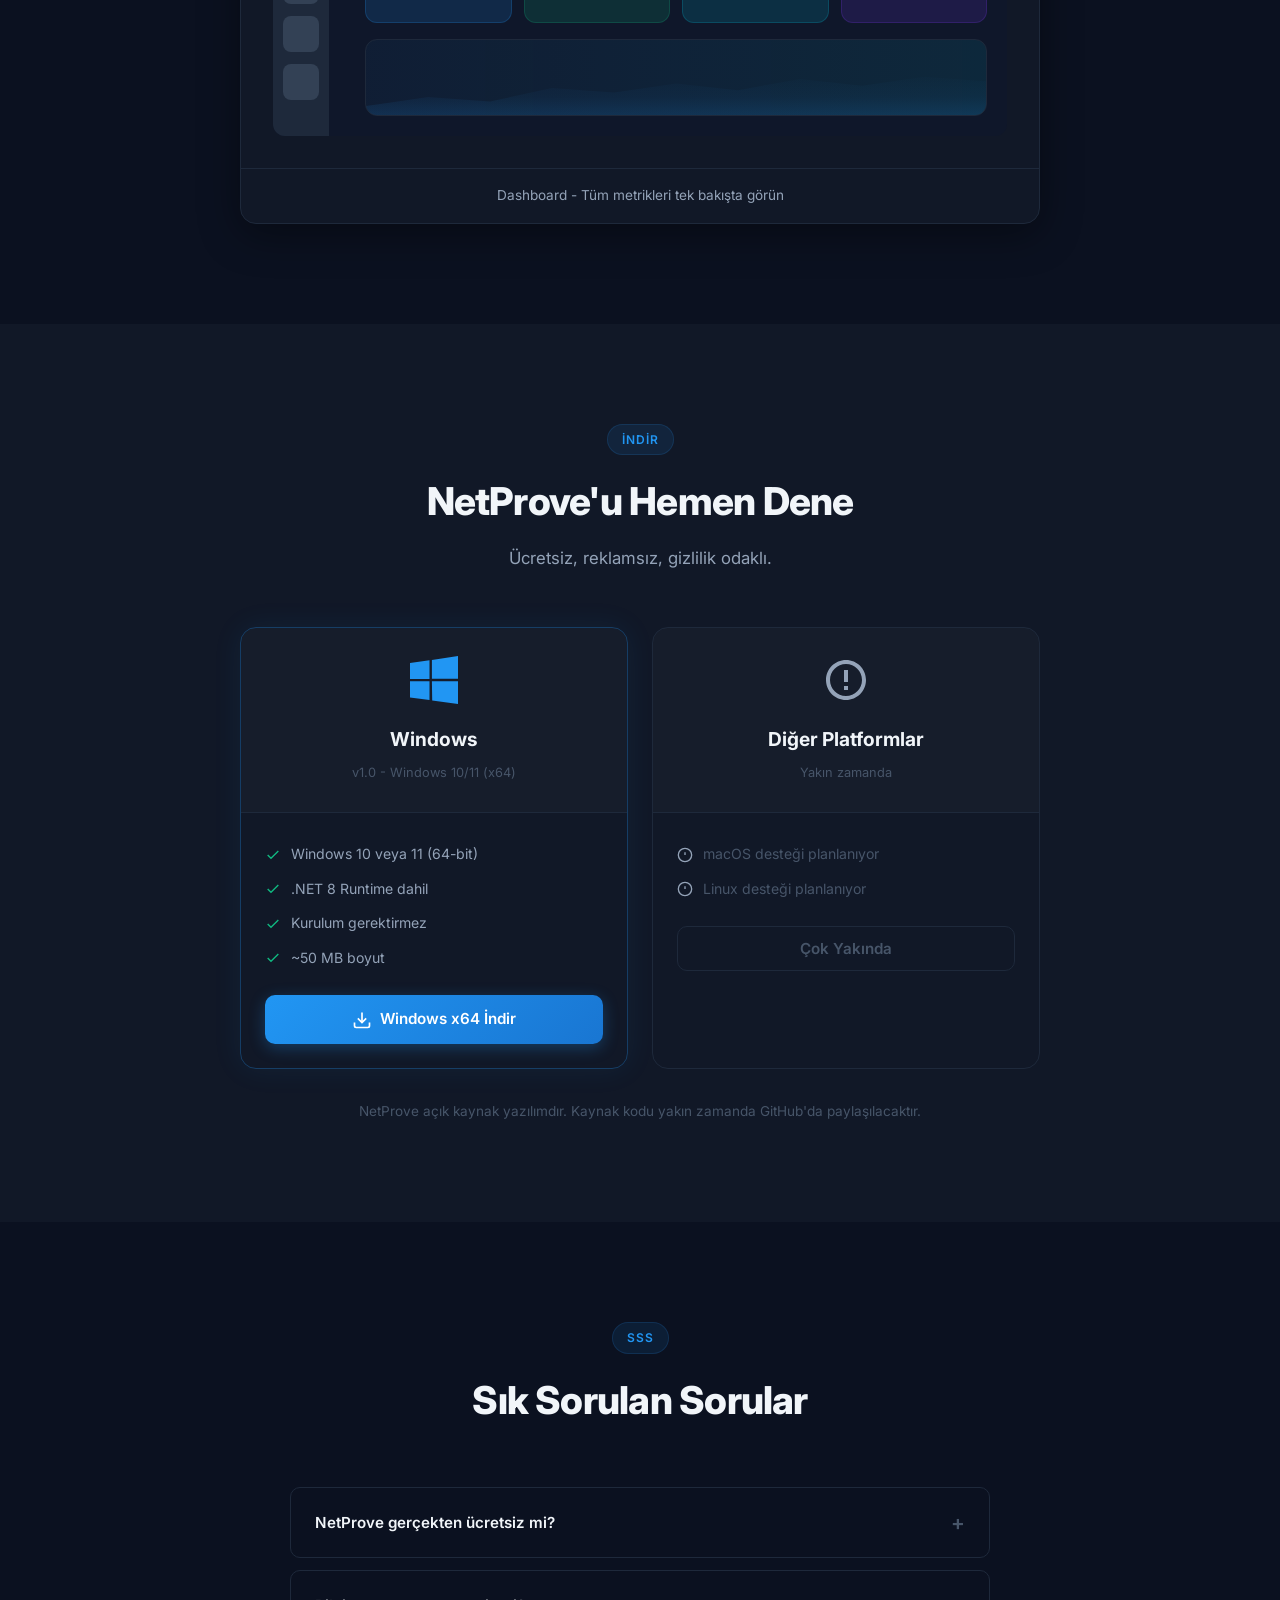
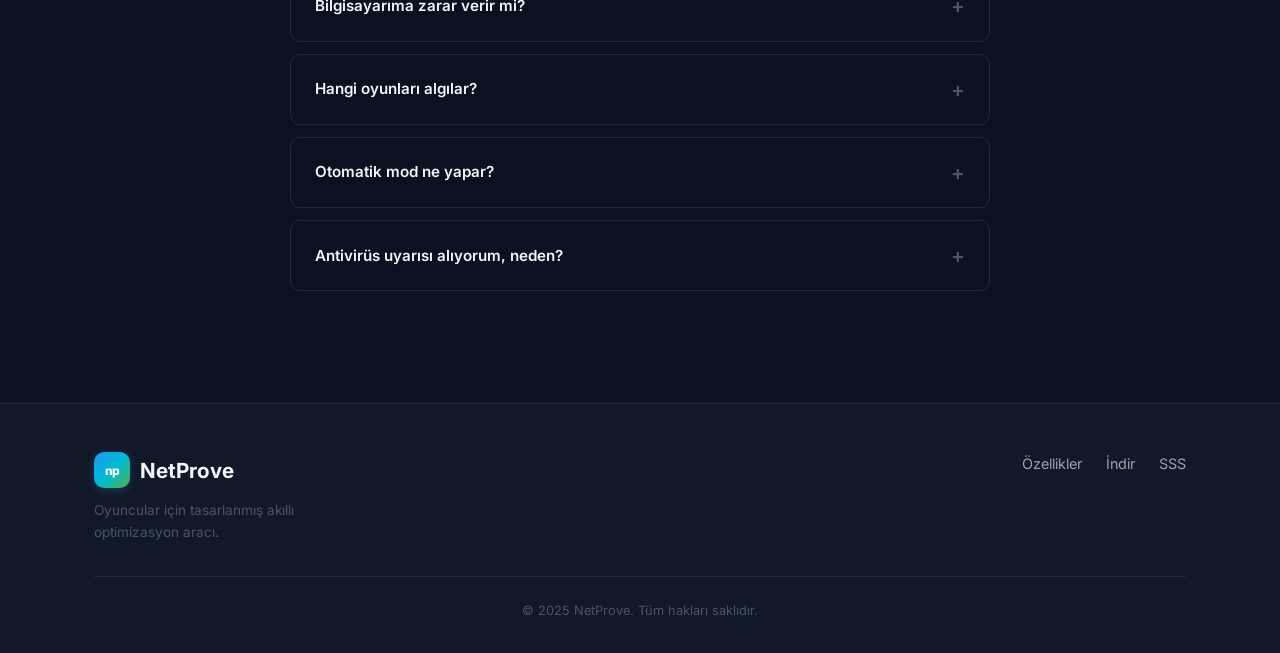
==== commit 5174d40b: "Update logo and color palette to match new app icon" ====
--- a/index.html
+++ b/index.html
@@ -3,13 +3,47 @@
 <head>
   <meta charset="UTF-8">
   <meta name="viewport" content="width=device-width, initial-scale=1.0">
-  <title>NetProve - Gaming &amp; Network Optimizer</title>
-  <meta name="description" content="NetProve ile bilgisayar&#305;n&#305; oyun ve yay&#305;n i&#231;in optimize et. Ger&#231;ek zamanl&#305; izleme, ak&#305;ll&#305; otomatik mod, a&#287; ayarlar&#305; ve daha fazlas&#305;.">
-  <meta name="keywords" content="Windows optimizer, gaming performance, network optimizer, PC optimization, FPS boost, lag fix, ping reducer">
-  <meta property="og:title" content="NetProve - Gaming &amp; Network Optimizer">
-  <meta property="og:description" content="Oyun ve yay&#305;n i&#231;in tasarlanm&#305;&#351; ak&#305;ll&#305; Windows optimizasyon arac&#305;. &#220;cretsiz indirin.">
+  <title>NetProve - Oyun ve &#304;nternet Performans Optimize Edici | &#220;cretsiz Windows Uygulamas&#305;</title>
+  <meta name="description" content="NetProve ile ping d&#252;&#351;&#252;r, paket kayb&#305;n&#305; azalt, FPS art&#305;r. Valorant, CS2, Fortnite i&#231;in otomatik oyun optimizasyonu. &#220;cretsiz Windows 10/11 uygulamas&#305;.">
+  <meta name="keywords" content="ping d&#252;&#351;&#252;rme, paket kayb&#305; &#231;&#246;z&#252;m, internet h&#305;zland&#305;rma, oyun optimizasyonu, FPS art&#305;rma, lag &#231;&#246;z&#252;m&#252;, Valorant ping, CS2 optimize, Windows optimizer, network optimizer, gaming performance, PC optimization, a&#287; optimizasyonu, internet performans&#305;, oyun kas&#305;yor &#231;&#246;z&#252;m, ping y&#252;ksek &#231;&#246;z&#252;m">
+  <meta property="og:title" content="NetProve - Oyun ve &#304;nternet Performans Optimize Edici">
+  <meta property="og:description" content="Ping d&#252;&#351;&#252;r, paket kayb&#305;n&#305; azalt, FPS art&#305;r. Valorant, CS2, Fortnite i&#231;in otomatik optimizasyon. &#220;cretsiz indir.">
   <meta property="og:type" content="website">
+  <meta property="og:url" content="https://netprovehq.github.io/">
+  <meta property="og:site_name" content="NetProve">
+  <meta name="twitter:card" content="summary_large_image">
+  <meta name="twitter:title" content="NetProve - Oyun ve &#304;nternet Performans Optimize Edici">
+  <meta name="twitter:description" content="Ping d&#252;&#351;&#252;r, paket kayb&#305;n&#305; azalt, FPS art&#305;r. &#220;cretsiz Windows uygulamas&#305;.">
+  <meta name="robots" content="index, follow">
+  <meta name="author" content="NetProveHQ">
+  <link rel="canonical" href="https://netprovehq.github.io/">
   <meta name="theme-color" content="#2196F3">
+
+  <!-- Structured Data for Google -->
+  <script type="application/ld+json">
+  {
+    "@context": "https://schema.org",
+    "@type": "SoftwareApplication",
+    "name": "NetProve",
+    "operatingSystem": "Windows 10, Windows 11",
+    "applicationCategory": "UtilitiesApplication",
+    "offers": {
+      "@type": "Offer",
+      "price": "0",
+      "priceCurrency": "USD"
+    },
+    "description": "Oyun ve internet performans&#305;n&#305; optimize eden &#252;cretsiz Windows uygulamas&#305;. Ping d&#252;&#351;&#252;rme, paket kayb&#305; azaltma, FPS art&#305;rma.",
+    "url": "https://netprovehq.github.io/",
+    "downloadUrl": "https://github.com/NetProveHQ/NetProve/releases",
+    "softwareVersion": "1.0",
+    "aggregateRating": {
+      "@type": "AggregateRating",
+      "ratingValue": "4.8",
+      "ratingCount": "50"
+    }
+  }
+  </script>
+
   <link rel="preconnect" href="https://fonts.googleapis.com">
   <link rel="preconnect" href="https://fonts.gstatic.com" crossorigin>
   <link href="https://fonts.googleapis.com/css2?family=Inter:wght@400;500;600;700;800;900&display=swap" rel="stylesheet">
@@ -21,7 +55,7 @@
   <nav class="navbar" id="navbar">
     <div class="nav-container">
       <a href="#" class="nav-logo">
-        <div class="logo-badge">NP</div>
+        <div class="logo-badge">np</div>
         NetProve
       </a>
       <button class="hamburger" id="hamburger" aria-label="Toggle menu">
@@ -330,7 +364,7 @@
       <div class="footer-content">
         <div class="footer-brand">
           <div class="nav-logo">
-            <div class="logo-badge">NP</div>
+            <div class="logo-badge">np</div>
             NetProve
           </div>
           <p>Oyuncular i&#231;in tasarlanm&#305;&#351; ak&#305;ll&#305; optimizasyon arac&#305;.</p>
--- a/style.css
+++ b/style.css
@@ -1,10 +1,10 @@
 /* ===== Custom Properties ===== */
 :root {
   --accent: #2196F3;
-  --accent-dark: #1976D2;
+  --accent-dark: #1565C0;
   --accent-light: #BBDEFB;
   --cyan: #00BCD4;
-  --green: #10B981;
+  --green: #4CAF50;
   --purple: #7C3AED;
   --orange: #F59E0B;
   --red: #EF4444;
@@ -60,10 +60,12 @@
 }
 .logo-badge {
   width: 36px; height: 36px; border-radius: 10px;
-  background: linear-gradient(135deg, #2196F3, #00BCD4);
-  display: flex; align-items: center; justify-content: center;
-  font-size: 0.85rem; font-weight: 800; color: #fff;
-  letter-spacing: -0.5px;
+  background: linear-gradient(135deg, #2196F3 0%, #00BCD4 50%, #4CAF50 100%);
+  display: flex; align-items: center; justify-content: center;
+  font-size: 0.75rem; font-weight: 800; color: #fff;
+  letter-spacing: -1px;
+  text-transform: lowercase;
+  box-shadow: 0 2px 8px rgba(33,150,243,0.3);
 }
 .nav-links { display: flex; align-items: center; gap: 32px; }
 .nav-links a {
@@ -147,7 +149,7 @@
   line-height: 1.1; margin-bottom: 20px;
 }
 .gradient-text {
-  background: linear-gradient(135deg, #2196F3, #00BCD4, #10B981);
+  background: linear-gradient(135deg, #2196F3, #00BCD4, #4CAF50);
   -webkit-background-clip: text; -webkit-text-fill-color: transparent;
   background-clip: text;
 }
@@ -245,7 +247,7 @@
 .step:hover { border-color: rgba(33,150,243,0.3); }
 .step-number {
   flex-shrink: 0; width: 48px; height: 48px; border-radius: 12px;
-  background: linear-gradient(135deg, #2196F3, #00BCD4);
+  background: linear-gradient(135deg, #2196F3, #4CAF50);
   display: flex; align-items: center; justify-content: center;
   font-size: 1.2rem; font-weight: 800; color: #fff;
 }
@@ -277,7 +279,7 @@
   width: 36px; height: 36px; border-radius: 8px;
   background: #334155; transition: background 0.3s;
 }
-.mock-nav-item.active { background: linear-gradient(135deg, #2196F3, #00BCD4); }
+.mock-nav-item.active { background: linear-gradient(135deg, #2196F3, #4CAF50); }
 .mock-content { flex: 1; padding: 20px; display: flex; flex-direction: column; gap: 16px; }
 .mock-gauges { display: flex; gap: 12px; }
 .mock-gauge {
